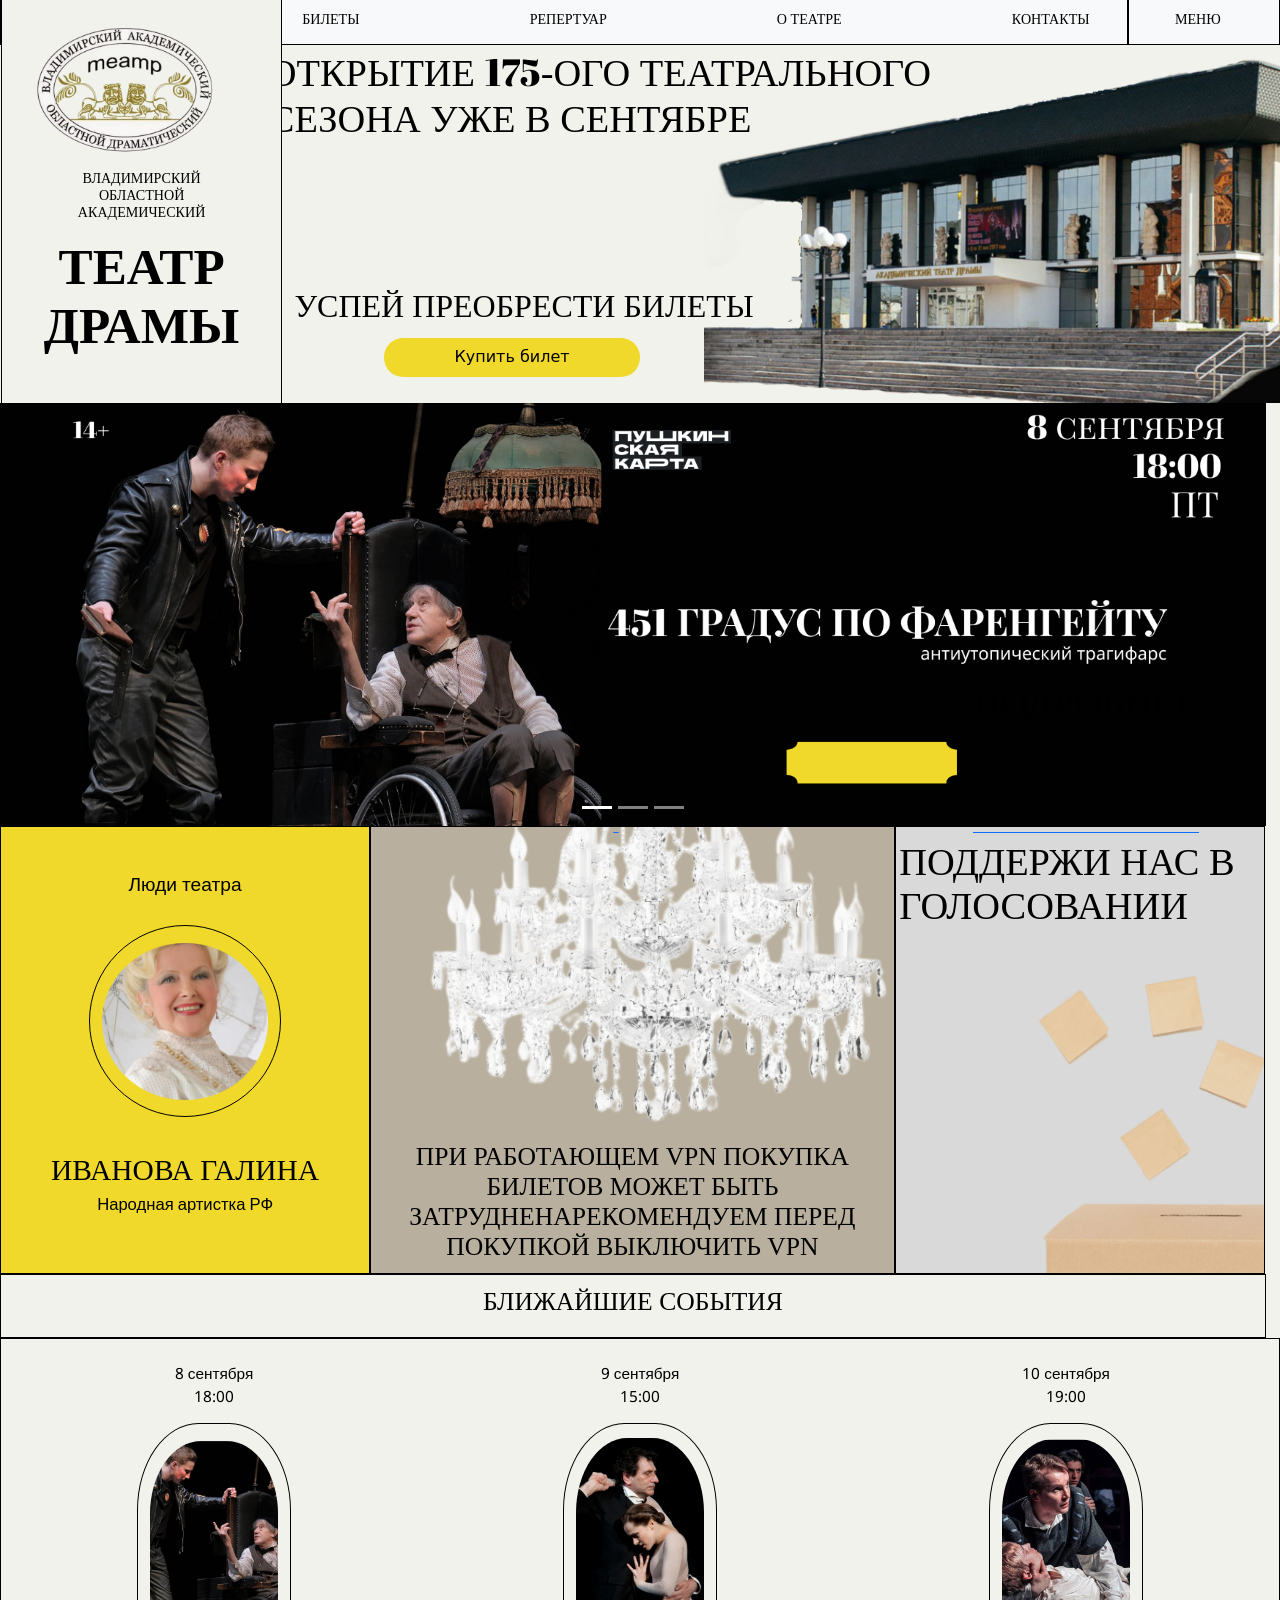
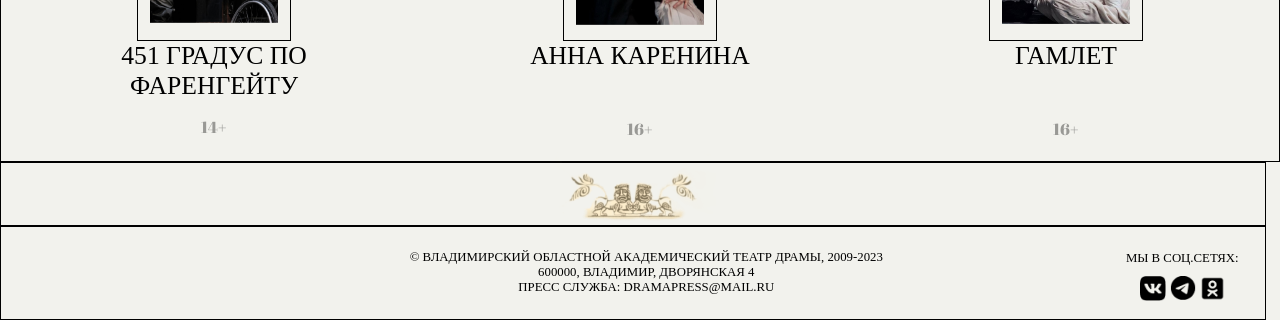
==== index.html @ 1ab7fef2 "Add files via upload" ====
<!DOCTYPE html>
<html lang="ru">
<head>
    <meta charset="utf-8">
    <meta name="viewport" content="width=device-width, initial-scale=1">
    <link href="https://cdn.jsdelivr.net/npm/bootstrap@5.0.2/dist/css/bootstrap.min.css" rel="stylesheet" integrity="sha384-EVSTQN3/azprG1Anm3QDgpJLIm9Nao0Yz1ztcQTwFspd3yD65VohhpuuCOmLASjC" crossorigin="anonymous">
    <title>Главная</title>
    <link rel="stylesheet" href="style_index.css">
</head>
<body>
    <div class="header">
        <div class="logo" id="logo">
            <a class="navbar-brand" href="index.html">
                <img  id="logimg1" src="log.png" alt="">
                <img  id="logimg2" src="logg.png" alt="" style="width: 14vw; position: relative; bottom: -2%; right: 20vw;">
                <span id="logoText" >Владимирский <br> областной <br> академический</span>
                <span id="logoText1">театр <br> драмы</span>
            </a>
        </div>
        <div class="vetv1" id="vetv"></div>
        <nav class="navbar navbar-expand-lg bg-body-tertiary">
            <div class="container-fluid">
                <button class="navbar-toggler" type="button" data-bs-toggle="collapse" data-bs-target="#navbarNavAltMarkup" aria-controls="navbarNavAltMarkup" aria-expanded="false" aria-label="Меню">
                    <span class="navbar-toggler-icon"></span>
                </button>
                <div class="collapse navbar-collapse" id="navbarNavAltMarkup">
                    <div class="navbar-nav" style="width: 100%;">
                        <a class="nav-link active" aria-current="page" href="bilet.html">Билеты</a>
                        <a class="nav-link" href="repertuar.html">Репертуар</a>
                        <a class="nav-link" href="collectiv.html">О театре</a>
                        <a class="nav-link" href="contact.html">Контакты</a>
                    </div>
                </div>
                <div class="vetv2"></div>
                    <!-- Модальный -->
                    <div id="myModal" class="modal">

                        <!-- Модальное содержание -->
                            <div class="modal-content">
                                <div style="display: flex; width: 100%; height: 16.5%;">
                                    <a href="index.html" style ="text-decoration: none; width: 80%;"><div style="border: 1px solid #000; width:100%; height: 100%; display:flex;align-items:center;"><p style="margin-left: 2%;">Главная</p></div></a>
                                    <span class="close" style="border: 1px solid #000;" style ="text-decoration: none;"><p>Закрыть</p></span>
                                </div>
                                <div style="display: flex; width: 100%; height: 34%;">
                                    <div style="width:80%;">
                                        <a href="bilet.html" style ="text-decoration: none; width: 100%;"><div style="border: 1px solid #000; height: 50%; display:flex;align-items:center;"><p style="margin-left: 2%;">Билеты</p></div></a>
                                        <a href="repertuar.html" style ="text-decoration: none; width: 100%;"><div style="border: 1px solid #000; height: 50%; display:flex;align-items:center;"><p style="margin-left: 2%;">Репертуар<p></div></a>
                                    </div>
                                    <a href="##back.html" style ="text-decoration: none; width: 20%;"><div style="border: 1px solid #000; height: 100%; display:flex;align-items:center; justify-content: center; text-align: center;"><p>Возврат <br> билетов</p></div></a>
                                </div>
                                <div style="display: flex; width: 100%; height: 34%;">
                                    <div style="width:80%;">
                                        <a href="collectiv.html" style ="text-decoration: none; width: 100%;"><div style="border: 1px solid #000; height: 50%; display:flex;align-items:center; "><p style="margin-left: 2%;">О театре</p></div></a>
                                        <a href="contact.html" style ="text-decoration: none; width: 100%;"><div style="border: 1px solid #000; height: 50%; display:flex;align-items:center;"><p style="margin-left: 2%;">Контакты</p></div></a>
                                    </div>
                                    <a href="##pa.html" style ="text-decoration: none; width: 20%;"><div style="border: 1px solid #000; height: 100%; display:flex;align-items:center; justify-content: center;"><p>Парнёры</p></div></a>
                                </div>
                                <a href="##doc.html" style ="text-decoration: none; width: 100%; height: 16.5%;"><div style="border: 1px solid #000;height: 100%;display:flex;align-items:center; justify-content: center;"><p>Документация</p></div></a>
                            </div>

                    </div>
                    <!-- Конец кода модального окна меню -->
                    <div class="navbar-nav1">
                        <a class="nav-link" id="myBtn" href="#" data-bs-toggle="modal" data-bs-target="#exampleModal">Меню</a>
                    </div>
            </div>
        </nav>
    </div>
    </div>

    <div class="telo">
        <h1>Открытие <em>175</em>-ого театрального <br> сезона уже в сентябре</h1>
        <img src="Театр.png" alt="" style ="width: 45vw; z-index:1; position: relative; left: 55%; top:-40%">
        <h2>Успей преобрести билеты</h2>
        <a href="bilet.html"><button class="but">Купить билет</button></a>
    </div>
    <div class="slii">
        <div id="carouselExampleCaptions" class="carousel slide" data-bs-ride="carousel">
            <div class="carousel-indicators">
              <button type="button" data-bs-target="#carouselExampleCaptions" data-bs-slide-to="0" class="active" aria-current="true" aria-label="Slide 1"></button>
              <button type="button" data-bs-target="#carouselExampleCaptions" data-bs-slide-to="1" aria-label="Slide 2"></button>
              <button type="button" data-bs-target="#carouselExampleCaptions" data-bs-slide-to="2" aria-label="Slide 3"></button>
            </div>
            <div class="carousel-inner">
              <div class="carousel-item active">
                <img src="image.png" class="d-block w-100" alt="...">
                <div class="carousel-caption d-none d-md-block">
                <a href = "#"><img src="кнопка билета.png" alt=''class="ticet" style=" width:15vw; z-index:1000000; position: relative; top:-5vw; left:40%;">
                <p1 style=" text-decoration:none; z-index:10000005; position: relative; top:-9vw; left:40%;">Подробнее</p1></a>
                </div>
              </div>
              <div class="carousel-item">
                <img src="image.png" class="d-block w-100" alt="...">
                <div class="carousel-caption d-none d-md-block">
                    <a href = "#"><img src="кнопка билета.png" alt=''class="ticet" style=" width:15vw; z-index:1000000; position: relative; top:-5vw; left:40%;">
                    <p1 style=" text-decoration:none; z-index:10000005; position: relative; top:-9vw; left:40%;">Подробнее</p1></a>
                </div>
              </div>
              <div class="carousel-item">
                <img src="image.png" class="d-block w-100" alt="...">
                <div class="carousel-caption d-none d-md-block">
                    <a href = "#"><img src="кнопка билета.png" alt=''class="ticet" style=" width:15vw; z-index:1000000; position: relative; top:-5vw; left:40%;">
                    <p1 style=" text-decoration:none; z-index:10000005; position: relative; top:-9vw; left:40%;">Подробнее</p1></a>
                </div>
              </div>
            </div>
          </div>
    </div>
    <div class="telo2">
        <a href="collectiv.html" style="text-decoration: none;">
            <div class="artist">
                <p3>Люди театра</p3>
                <div class="foto" style="position: relative; top:2vw">
                    <img src="Ellipse 19.png" alt="">
                </div>
                <div class ="text">
                    <p4>Иванова Галина</p4><br>
                    <p5>Народная артистка РФ</p5>
                </div>
            </div>
        </a>
        <div class="vpn">
            <img src="люстра 1.png" alt="">
            <div style=" z-index: 100; display: flex; text-align: center;">
                <p2>При работающем vpn покупка билетов может быть затрудненарекомендуем перед покупкой выключить vpn</p2>
            </div>
        </div>
        <div class="golos">
            <a class="linkk" href="https://teatral-online.ru/star/shortlist/">
            <p1>Поддержи нас в голосовании</p1>
            <img src="korobka.png" alt=""></a>
        </div>
    </div>
    <div class="sob">
        <h3>Ближайшие события</h3>  
    </div>
    <div class="podsob">
        <a class="linkk" href="#">
            <div class="sp1" >
                <p6>8 сентября</p6>
                <p7>18:00</p7>
                <div class="spec">
                    <img src="спектакль.png" alt="">
                </div>
                <h4>451 градус по<br> фаренгейту</h4>
                <p8>14+</p8>
            </div>
        </a>
        <a class="linkk" href="#">
            <div class="sp2">
                <p6>9 сентября</p6>
                <p7>15:00</p7>
                <div class="spec">
                    <img src="каренина 1.png" alt="">
                </div>
                <h4>Анна Каренина</h4>
                <p8 style="position: relative; top:6vw;">16+</p8>
            </div>
        </a>
        <a class="linkk" href="#">   
            <div class="sp3">
                <p6>10 сентября</p6>
                <p7>19:00</p7>
                <div class="spec">
                    <img src="гамлет 1.png" alt="">
                </div>
                <h4>Гамлет</h4>
                <p8 style="position: relative; top:6vw;">16+</p8>
            </div>
        </a>
    </div>
    <div class="footer_up">
        <div class="logo_2">
            <img src="logo.png" alt="">
        </div>
    </div>
    <div class="footer_down">
        <div class="credit">
            <h7>© Владимирский областной академический  театр драмы, 2009-2023<br>
                600000, Владимир, дворянская 4<br>Пресс служба: dramapress@mail.ru<br></h7>
        </div>
        <div class="svz">
            <h8>Мы в соц.сетях:</h8>
            <div class = "icons">
                <a class ="ic" href="https://vk.com/vladimir_drama33"><img src="vk.png" alt=""></a>
                <a class ="ic" href="https://t.me/vladimir_drama"><img src="tg.png" alt=""></a>
                <a class ="ic" href="https://ok.ru/group/70000002276220"><img src="okru.png" alt=""></a>
            </div>
        </div>
    </div>
    <button class="arrow-button" onclick="scrollToTop()" style="position: fixed; bottom: 4vw; right: 1vw; z-index: 10000;">&#8679;</button>
    <script src="https://cdn.jsdelivr.net/npm/bootstrap@5.0.2/dist/js/bootstrap.bundle.min.js" integrity="sha384-MrcW6ZMFYlzcLA8Nl+NtUVF0sA7MsXsP1UyJoMp4YLEuNSfAP+JcXn/tWtIaxVXM" crossorigin="anonymous"></script>
    
    <script>
        var myCarousel = document.querySelector('#myCarousel')
        var carousel = new bootstrap.Carousel(myCarousel, {
        interval: 0.00001,
        wrap: false
        })
    </script>

    <script>
        window.addEventListener('scroll', function() {
        var button = document.querySelector('.arrow-button');
        if (window.scrollY > 100) { // кнопка появляется, когда прокручено более 100 пикселей
            button.style.display = 'block'; // отображаем кнопку
        } else {
            button.style.display = 'none'; // скрываем кнопку
        }
        });
        function scrollToTop() {
        window.scrollTo({
            top: 0,
            behavior: "smooth" // добавляем плавность прокрутке
        });
        }
    </script>
        <script>
            // Получить модальный
            var modal = document.getElementById("myModal");
    
            // Получить кнопку, которая открывает модальный
            var btn = document.getElementById("myBtn");
    
            // Получить элемент <span>, который закрывает модальный
            var span = document.getElementsByClassName("close")[0];
    
            // Когда пользователь нажимает на кнопку, откройте модальный
            btn.onclick = function() {
            modal.style.display = "block";
            }
    
            // Когда пользователь нажимает на <span> (x), закройте модальное окно
            span.onclick = function() {
            modal.style.display = "none";
            }
    
            // Когда пользователь щелкает в любом месте за пределами модального, закройте его
            window.onclick = function(event) {
            if (event.target == modal) {
                modal.style.display = "none";
            }
            }     
        </script>
        <script>
            window.addEventListener('load', function() {
                var logo = document.getElementById('logo');
                var vetv = document.getElementById('vetv');
                var logoText = document.getElementById('logoText');
                var logoText1 = document.getElementById('logoText1');
                var logImg1 = document.getElementById('logimg1');
                var logImg2 = document.getElementById('logimg2');
                
                logo.style.height = '32vw'; // устанавливаем новую высоту при загрузке страницы
                logo.style.border ='1px solid #000';
                logo.style.backgroundColor ='#F2F2ED';
                vetv.style.border='none';
                logoText.style.display = 'block'; // показываем текст если страница находится в начале
                logoText1.style.display = 'block'; // показываем текст если страница находится в начале
                logImg1.style.display='none';
                logImg2.style.display= 'block';

            });
            
            window.addEventListener('scroll', function() {
                var logo = document.getElementById('logo');
                var logoText = document.getElementById('logoText');
                var logoText1 = document.getElementById('logoText1');
                var logImg1 = document.getElementById('logimg1');
                var logImg2 = document.getElementById('logimg2');

                
                if (window.pageYOffset > 0) {
                    logo.style.height = '2vw'; // восстанавливаем исходную высоту при прокрутке
                    logo.style.border ='none';
                    vetv.style.border='1px solid #000';
                    // скрываем текст при прокрутке
                    logoText.style.display = 'none';
                    logoText1.style.display = 'none';
                    logImg2.style.display = 'none';
                    logImg1.style.display ="block"
                } else {
                    logo.style.height = '32vw'; // устанавливаем новую высоту, если страница находится в начале
                    logo.style.border ='1px solid #000';
                    logo.style.backgroundColor ='#F2F2ED';
                    vetv.style.border='none';
                    logo.style.display='block'
                    logoText.style.display = 'block';
                    logoText1.style.display = 'block';
                    logImg1.style.display='none';
                    logImg2.style.display='block'; // показываем текст если страница находится в начале
                }
            });
        </script>
</body>
</html>
---- style_index.css ----
@import url('https://fonts.googleapis.com/css2?family=Abril+Fatface&family=Nokora&family=Unna&display=swap');

body{
    background-color: #F2F2ED;
    margin: 0;

}
.header{
    align-content: center;
    justify-content: space-around;
    display: flex;
    height: 4vw;
    color: #0000;
    font-family: Playfair Display SC;
    font-size: 1.1vw; /* 2% of the viewport width */
    font-style: normal;
    font-weight: 400;
    line-height: normal;
    text-transform: uppercase;
    border: 1px solid #000;
    background-color: #F2F2ED;
    width: 100%;
    position: fixed;
    z-index: 1000;
    margin-top: -4%;
    
}
h1{
    color: #000;
    font-family: Playfair Display SC;
    font-size: 3vw; /* 2% of the viewport width */
    font-style: normal;
    font-weight: 400;
    line-height: normal;
    text-transform: uppercase;
    position: relative;
    left: 21vw;
    text-align: left;
    z-index: 100;
    width: 100%;
}

h2{
    color: #000;
    font-family: Playfair Display SC;
    font-size: 2.5vw; /* 2% of the viewport width */
    font-style: normal;
    font-weight: 400;
    line-height: normal;
    text-transform: uppercase;
    z-index: 100;
    position: relative;
    left: 23vw;
    top:-27vw;
    width: 100%;
}

h3{
    flex-shrink: 0;
    color: #000;
    text-align: center;
    font-family: Playfair Display SC;
    font-size: 2vw;
    font-style: normal;
    font-weight: 400;
    line-height: normal;
    text-transform: uppercase;
}

h4{
    flex-shrink: 0;
    color: #000;
    text-align: center;
    font-family: Playfair Display SC;
    font-size: 2vw;
    font-style: normal;
    font-weight: 400;
    line-height: normal;
    text-transform: uppercase;
    text-align: center;
    position: relative;
    top:3vw;
}

p{
    color: #000;
    font-family: Playfair Display SC;
    font-size: 2.7vw; /* 2% of the viewport width */
    font-style: normal;
    font-weight: 400;
    line-height: normal;
    text-transform: uppercase;
}
em{
    font-family: 'Abril Fatface', serif;
    font-style: normal;
}


p1{
    color: #000;
    font-family: Playfair Display SC;
    font-size: 3vw; /* 2% of the viewport width */
    font-style: normal;
    font-weight: 400;
    line-height: normal;
    text-transform: uppercase;
    z-index: 100;
    position: relative;
    bottom:-3%;
    left: 1%;
}

p2{
    color: #000;
    font-family: Playfair Display SC;
    font-size: 2vw; /* 2% of the viewport width */
    font-style: normal;
    font-weight: 400;
    line-height: normal;
    text-transform: uppercase;
    position: relative;
    top: -9%;
}


p6{
    font-family: 'Nokora', sans-serif;
    font-style: normal;
    font-size: 1.2vw;
    color: #000;
    position: relative;
    top:2vw;
}
p7{
    font-family: 'Nokora', sans-serif;
    font-style: normal;
    font-size: 1.2vw;
    color: #000;
    position: relative;
    top:2vw;
}

p8{
    font-family: 'Abril Fatface', serif;
    font-style: normal;
    color: rgba(0, 0, 0, 0.37);
    position: relative;
    top:3.5vw;
}
.cl{
    width: 18.98vw;
    height: 23vw; /* 30% of the viewport height */
    flex-shrink: 0;
    border: 1px solid #000;
    justify-content: center;
    display: flex;
}
.telo{
    width: 100%;
    position: relative;
    margin-top: 3.5vw;
    height: 28vw; /* 30% of the viewport height */
    overflow: hidden;

}

.but{
    background-color: #F0D92A;
    border: none;
    width: 20vw;
    height: 3vw;
    position: relative;
    left:30%;
    top:-95%;
    border-radius: 1.5vw;
}

.telo2{
    justify-content: left;
    align-self: center;
    display: flex;
}


.podsob{
    width: 100%;
    flex-shrink: 0;
    border: 1px solid #000;
    background: #F2F2ED;
    display: flex;
    justify-content: space-around;
    
}

.artist,
.golos{
    width: 28.92vw;
    height: 35vw; /* 50% of the viewport height */
    flex-shrink: 0;
    border: 1px solid #000;
}
.artist{
    background-color: #F0D92A;
    align-items: center;
    display: flex;
    flex-wrap: wrap;
    flex-direction: column;
    justify-content: space-evenly;
}

.artist:hover .foto{
    background-color: #FFC224;
}


.artist img{
    width: 13vw;

}

.golos{
    background-color: #D9D9D9;
    flex-wrap: wrap;
    justify-content: space-between;
    align-items: flex-end;
    flex-direction: column;
    overflow: hidden;
}

.golos img{
    width: 27vw;
    margin-left: 18%;
    z-index: 1;
    position: relative;
    top: -9%;
}


.vpn{
    width: 40.97vw;
    height: 35vw; /* 50% of the viewport height */
    flex-shrink: 0;
    border: 1px solid #000;
    background-color: #B8AF9E;
    display: flex;
    flex-wrap: wrap;
    justify-content: space-around;
    align-content: flex-end;
    overflow: hidden;
}

.vpn img{
    width: 45vw;
    z-index: 1;
    position: relative;
    top:-6%;
}

.nav-link{
    color: #000;

}
.nav-link:hover {
    color: #F0D92A;
}

.logo{
    align-items: center;
    width: 360px;
    height: 4vw;
    color: #000;
    line-height: normal;
    text-transform: uppercase;
    justify-content: center; /* Логотип будет выравниваться слева */
}

#logoText{
    color: #000;
    position: relative;
    text-align: center;
    top:4%;
}

#logoText1{
    color: #000;
    position: relative;
    text-align: center;
    font-size: 4vw;
    top:8%;
    font-weight: bold;
}

.navbar-brand img {
    position: relative;
    width: 13vw; /* Логотип будет уменьшаться при уменьшении родительского элемента */
    left: 12%;
}


.arrow-button{
    background-color: white; /* задаем белый цвет */
    border-radius: 50%; /* делаем кнопку круглой */
    font-size: 1.5rem; /* задаем размер шрифта */
    width: 5vw; /* задаем ширину кнопки */
    height: 5vw; /* задаем высоту кнопки */
    border: none; /* убираем границу */
    cursor: pointer; /* добавляем стиль курсора при наведении */
    display: none; /* кнопка изначально скрыта */
  }

  .arrow-button:hover{
    background-color: #F0D92A; /* задаем белый цвет */
  }


  .navbar-toggler:hover{
    color: #F0D92A;
  }

  .navbar-toggler{
    display: flex;
    padding-inline-end:0%;
    color: #000;
    width: 3vw;
    list-style-type: style none; 
  }

  .container-fluid{
    display: flex;
    justify-content: space-between;
  }


  .navbar {
    width: 100%; /* 100% of the parent container's width */
    display: flex;
    justify-content: space-between;
    z-index: 1000;
  }

  .slii{
    width: 98.9vw;
    height: 33vw; /* 70% of the viewport height */
    flex-shrink: 0;
    z-index: 1;
  }
  
  .navbar-nav {
    display: flex;
    flex-grow: 1;
    justify-content: space-between;
    list-style-type: none;
    padding: 0;
  }
  .navbar-nav1 {
    display: flex;
    flex-grow: 0.2;
    justify-content: space-around;
    list-style-type: none;
    padding: 0;
    align-items: center;
  }

  .footer_up img{
    width: 13vw; /* Логотип будет уменьшаться при уменьшении родительского элемента */
}

.ic{
    width: 1vw;
    height: 1vw;
}

.text{
    margin-top: 6vw;
    text-align: center;
}

.sob{
    width: 98.9vw;
    height: 5vw; /* 50% of the viewport height */
    border: 1px solid #000;
    background: #F2F2ED;
    display:flex;
    justify-content: center;
    align-items: center;
}

.footer_up{
    width: 98.9vw;
    height: 5vw; /* 50% of the viewport height */
    border: 1px solid #000;
    background: #F2F2ED;
    display:flex;
    justify-content: center;
    align-items: center;
}

.footer_down{
    width: 98.9vw;
    height: 7.4vw; /* 50% of the viewport height */
    border: 1px solid #000;
    background: #F2F2ED;
    display: flex;
    justify-content: space-between;
    text-align: center;
    align-items: center;
}
.credit{
    width: 83.9vw;
    height: 7.4vw; /* 50% of the viewport height */
    display: flex;
    justify-content: center;
    margin-left: 13vw;
    align-items: center;
}
.svz{
    width: 10vw;
    height: 4vw; /* 50% of the viewport height */
    justify-content: center;
    margin-right: 2vw;
    margin-bottom: 0.3vw;
}

.icons img{
    width: 2vw;

}

.icons{
    width: 7vw;
    display: flex;
    justify-content: space-around;
    margin-left: 0.5vw;
    margin-top: 0.5vw;
}

h7{
    color: #000;
    text-align: center;
    font-family: Playfair Display SC;
    font-size: 1vw;
    font-style: normal;
    font-weight: 400;
    line-height: normal;
    text-transform: uppercase;

}

h8{
    color: #000;
    text-align: center;
    font-family: Playfair Display SC;
    font-size: 1vw;
    font-style: normal;
    font-weight: 400;
    line-height: normal;
    text-transform: uppercase;
    margin-top: 2vw;
}

.vetv1{
    display: flex;
    height: 3.9vw;
    background-color: #000;
    border: 1px solid #000;
}

.vetv2{
    display: flex;
    height: 4vw;
    background-color: #000;
    border: 1px solid #000;
    margin-left: 3%;
}




.carousel-indicators{
    margin-bottom: 6%;
}

.linkk{
    text-decoration: none;
    z-index: 100;
}

.podsob img{
    width: 10vw;
    border-radius: 40% 40% 0 0;
}

.sp1,
.sp2,
.sp3{
    align-items: center;
    display:flex;
    flex-direction: column;
    width: 32.97vw;
    height: 32.97vw;
    text-align: center;
}


.sp1:hover .spec,
.sp2:hover .spec,
.sp3:hover .spec{
    background-color: #F0D92A;
}



.foto{
    width: 15vw;
    height: 15vw;
    border: 1px solid #000;
    display: flex;
    align-items: center;
    justify-content: center;
    border-radius: 50%;
}

p3{
    color: #000;
    font-family: 'Nokora', sans-serif;
    font-size: 1.5vw; /* 2% of the viewport width */
    font-style: normal;
    font-weight: 400;
    line-height: normal;
    position: relative;
    top:1.8vw;
}

p4{
    color: #000;
    font-family: Playfair Display SC;
    font-size: 2.3vw; /* 2% of the viewport width */
    font-style: normal;
    font-weight: 400;
    line-height: normal;
    position: relative;
    top:-3vw;
    text-transform: uppercase;
}
p5{
    color: #000;
    font-family: 'Nokora', sans-serif;
    font-size: 1.3vw; /* 2% of the viewport width */
    font-style: normal;
    font-weight: 400;
    line-height: normal;
    position: relative;
    top:-2.5vw;
}

.spec{
    width: 12vw;
    height: 17vw;
    border: 1px solid #000;
    display: flex;
    align-items: center;
    justify-content: center;
    border-radius: 40% 40% 0 0;
    background-color: #F2F2ED;
    position: relative;
    top:3vw;
}

.text{
    color: #000;
}




/* Модальный (фон) */
.modal {
    display: none; /* Скрыто по умолчанию */
    position: fixed; /* Оставаться на месте */
    z-index: 1; /* Сидеть на вершине */
    left: 0;
    top: 0;
    width: 100%; /* Полная ширина */
    height: 100%; /* Полная высота */
    background-color: rgb(0,0,0); /* Цвет запасной вариант */
    background-color: rgba(0,0,0,0.4); /* Черный с непрозрачностью */
  }
  
  /* Модальное содержание/коробка */
  .modal-content {
    background-color: #F2F2ED;
    margin: auto; /* 15% сверху и по центру */
    border: 1px solid #888;
    width: 100%;
    height: 100%; /* Может быть больше или меньше, в зависимости от размера экрана */
  }
  
  /* Кнопка закрытия */
  .close {
    display: flex;
    width: 20%;
    height: 8vw;
    float: right;
    font-size: 28px;
    font-weight: bold;
    color: #000;
    align-items: center;
    justify-content: center;

  }
  
  .close:hover,
  .close:focus {
    color: black;
    text-decoration: none;
    cursor: pointer;
  }
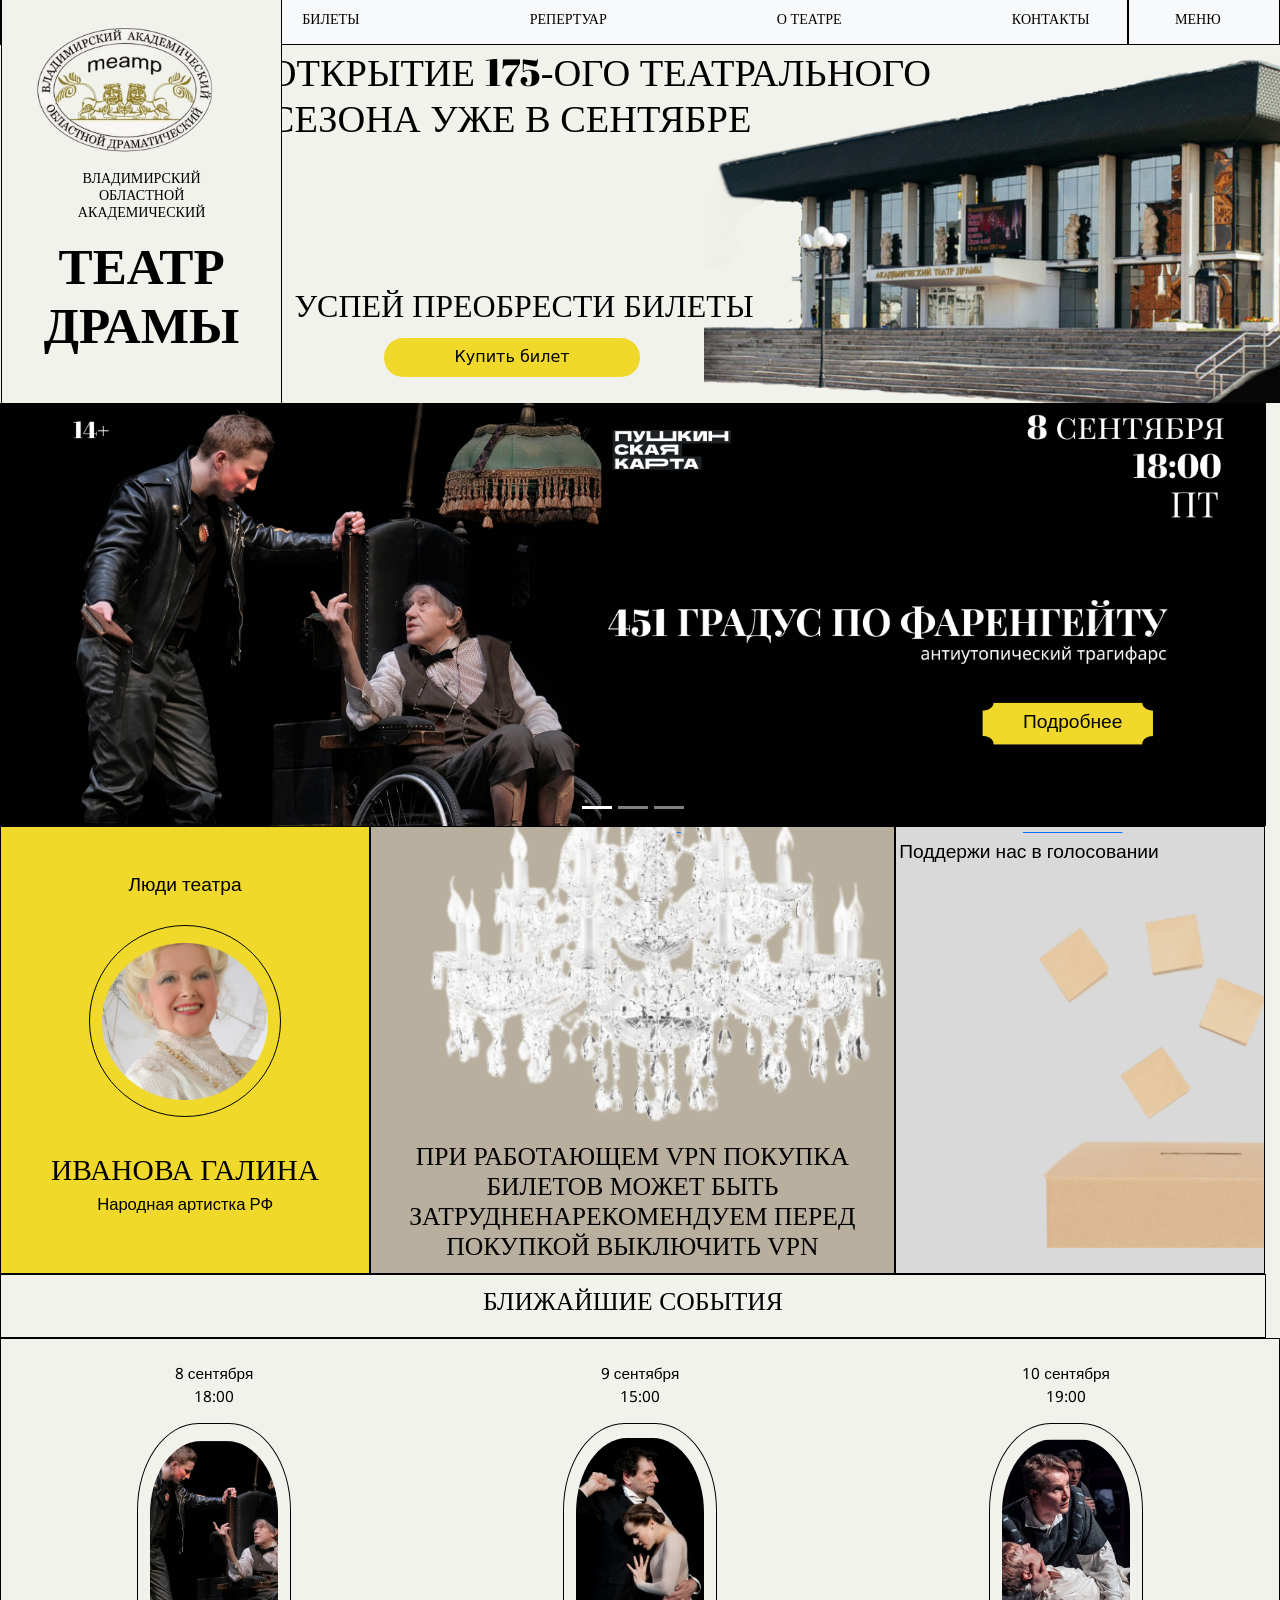
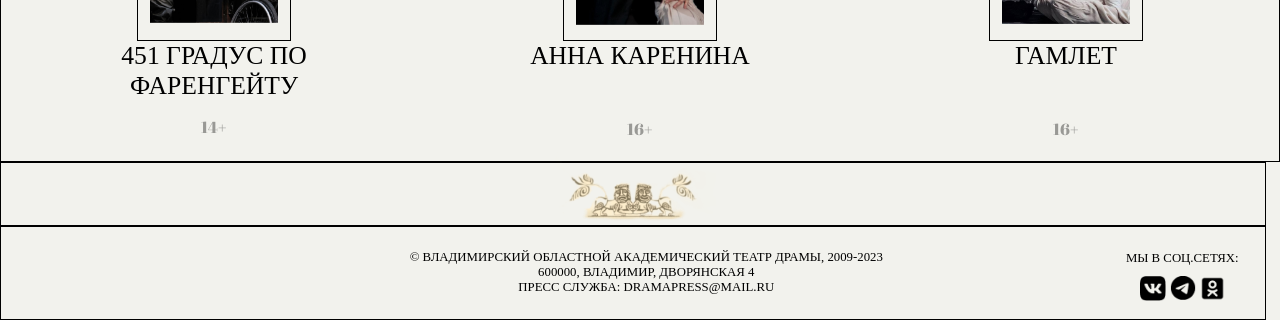
==== commit 5e3a4ded: "Add files via upload" ====
--- a/index.html
+++ b/index.html
@@ -46,14 +46,14 @@
                                         <a href="bilet.html" style ="text-decoration: none; width: 100%;"><div style="border: 1px solid #000; height: 50%; display:flex;align-items:center;"><p style="margin-left: 2%;">Билеты</p></div></a>
                                         <a href="repertuar.html" style ="text-decoration: none; width: 100%;"><div style="border: 1px solid #000; height: 50%; display:flex;align-items:center;"><p style="margin-left: 2%;">Репертуар<p></div></a>
                                     </div>
-                                    <a href="##back.html" style ="text-decoration: none; width: 20%;"><div style="border: 1px solid #000; height: 100%; display:flex;align-items:center; justify-content: center; text-align: center;"><p>Возврат <br> билетов</p></div></a>
+                                    <a href="vosvrat.html" style ="text-decoration: none; width: 20%;"><div style="border: 1px solid #000; height: 100%; display:flex;align-items:center; justify-content: center; text-align: center;"><p>Возврат <br> билетов</p></div></a>
                                 </div>
                                 <div style="display: flex; width: 100%; height: 34%;">
                                     <div style="width:80%;">
                                         <a href="collectiv.html" style ="text-decoration: none; width: 100%;"><div style="border: 1px solid #000; height: 50%; display:flex;align-items:center; "><p style="margin-left: 2%;">О театре</p></div></a>
                                         <a href="contact.html" style ="text-decoration: none; width: 100%;"><div style="border: 1px solid #000; height: 50%; display:flex;align-items:center;"><p style="margin-left: 2%;">Контакты</p></div></a>
                                     </div>
-                                    <a href="##pa.html" style ="text-decoration: none; width: 20%;"><div style="border: 1px solid #000; height: 100%; display:flex;align-items:center; justify-content: center;"><p>Парнёры</p></div></a>
+                                    <a href="parthner.html" style ="text-decoration: none; width: 20%;"><div style="border: 1px solid #000; height: 100%; display:flex;align-items:center; justify-content: center;"><p>Парнёры</p></div></a>
                                 </div>
                                 <a href="##doc.html" style ="text-decoration: none; width: 100%; height: 16.5%;"><div style="border: 1px solid #000;height: 100%;display:flex;align-items:center; justify-content: center;"><p>Документация</p></div></a>
                             </div>
@@ -85,22 +85,22 @@
               <div class="carousel-item active">
                 <img src="image.png" class="d-block w-100" alt="...">
                 <div class="carousel-caption d-none d-md-block">
-                <a href = "#"><img src="кнопка билета.png" alt=''class="ticet" style=" width:15vw; z-index:1000000; position: relative; top:-5vw; left:40%;">
-                <p1 style=" text-decoration:none; z-index:10000005; position: relative; top:-9vw; left:40%;">Подробнее</p1></a>
+                <a href = "#"><img src="кнопка билета.png" alt=''class="ticet" style=" width:15vw; z-index:10; position: relative; top:-8vw; left:55%;">
+                <p1 style=" text-decoration:none; z-index:10; position: relative; top:-8vw; left:38.5%;">Подробнее</p1></a>
                 </div>
               </div>
               <div class="carousel-item">
                 <img src="image.png" class="d-block w-100" alt="...">
                 <div class="carousel-caption d-none d-md-block">
-                    <a href = "#"><img src="кнопка билета.png" alt=''class="ticet" style=" width:15vw; z-index:1000000; position: relative; top:-5vw; left:40%;">
-                    <p1 style=" text-decoration:none; z-index:10000005; position: relative; top:-9vw; left:40%;">Подробнее</p1></a>
+                    <a href = "#"><img src="кнопка билета.png" alt=''class="ticet" style=" width:15vw; z-index:10; position: relative; top:-8vw; left:55%;">
+                    <p1 style=" text-decoration:none; z-index:10; position: relative; top:-8vw; left:38.5%;">Подробнее</p1></a>
                 </div>
               </div>
               <div class="carousel-item">
                 <img src="image.png" class="d-block w-100" alt="...">
                 <div class="carousel-caption d-none d-md-block">
-                    <a href = "#"><img src="кнопка билета.png" alt=''class="ticet" style=" width:15vw; z-index:1000000; position: relative; top:-5vw; left:40%;">
-                    <p1 style=" text-decoration:none; z-index:10000005; position: relative; top:-9vw; left:40%;">Подробнее</p1></a>
+                    <a href = "#"><img src="кнопка билета.png" alt=''class="ticet" style=" width:15vw; z-index:10; position: relative; top:-8vw; left:55%;">
+                    <p1 style=" text-decoration:none; z-index:10; position: relative; top:-8vw; left:38.5%;">Подробнее</p1></a>
                 </div>
               </div>
             </div>
--- a/style_index.css
+++ b/style_index.css
@@ -100,16 +100,16 @@
 
 p1{
     color: #000;
-    font-family: Playfair Display SC;
-    font-size: 3vw; /* 2% of the viewport width */
-    font-style: normal;
-    font-weight: 400;
-    line-height: normal;
-    text-transform: uppercase;
+    font-family: 'Nokora', sans-serif;
+    font-size: 1.5vw; /* 2% of the viewport width */
+    font-style: normal;
+    font-weight: 400;
+    line-height: normal;
     z-index: 100;
     position: relative;
     bottom:-3%;
     left: 1%;
+
 }
 
 p2{
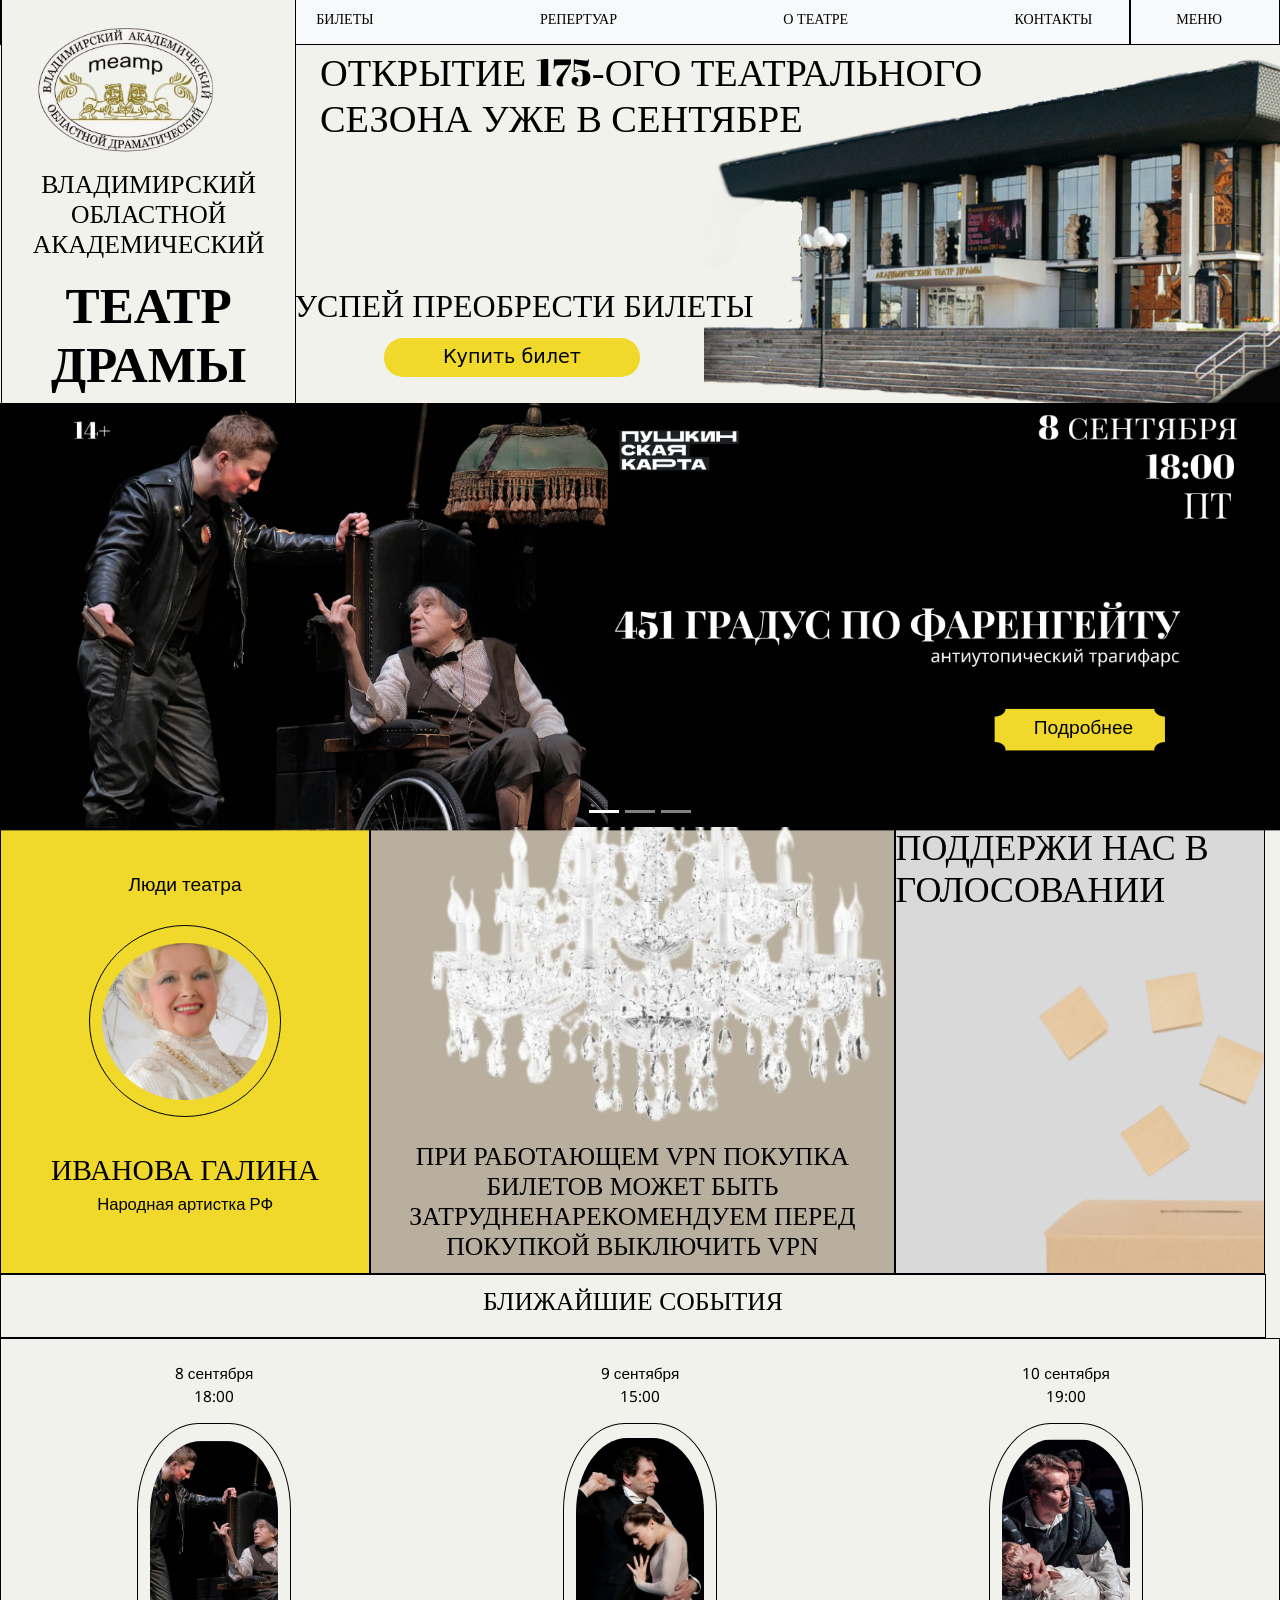
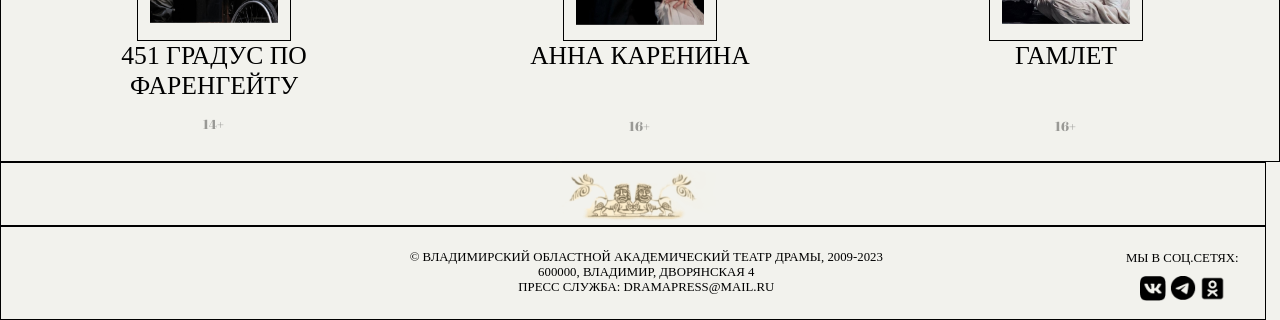
==== commit d2bf1a68: "Add files via upload" ====
--- a/index.html
+++ b/index.html
@@ -11,8 +11,8 @@
     <div class="header">
         <div class="logo" id="logo">
             <a class="navbar-brand" href="index.html">
-                <img  id="logimg1" src="log.png" alt="">
-                <img  id="logimg2" src="logg.png" alt="" style="width: 14vw; position: relative; bottom: -2%; right: 20vw;">
+                <img  id="logimg1" src="img/log.png" alt="">
+                <img  id="logimg2" src="img/logg.png" alt="" style="width: 14vw; position: relative; bottom: -2%; right: 20vw;">
                 <span id="logoText" >Владимирский <br> областной <br> академический</span>
                 <span id="logoText1">театр <br> драмы</span>
             </a>
@@ -55,7 +55,7 @@
                                     </div>
                                     <a href="parthner.html" style ="text-decoration: none; width: 20%;"><div style="border: 1px solid #000; height: 100%; display:flex;align-items:center; justify-content: center;"><p>Парнёры</p></div></a>
                                 </div>
-                                <a href="##doc.html" style ="text-decoration: none; width: 100%; height: 16.5%;"><div style="border: 1px solid #000;height: 100%;display:flex;align-items:center; justify-content: center;"><p>Документация</p></div></a>
+                                <a href="doc.html" style ="text-decoration: none; width: 100%; height: 16.5%;"><div style="border: 1px solid #000;height: 100%;display:flex;align-items:center; justify-content: center;"><p>Документация</p></div></a>
                             </div>
 
                     </div>
@@ -70,9 +70,9 @@
 
     <div class="telo">
         <h1>Открытие <em>175</em>-ого театрального <br> сезона уже в сентябре</h1>
-        <img src="Театр.png" alt="" style ="width: 45vw; z-index:1; position: relative; left: 55%; top:-40%">
+        <img src="img/Театр.png" alt="" style ="width: 45vw; z-index:1; position: relative; left: 55%; top:-40%">
         <h2>Успей преобрести билеты</h2>
-        <a href="bilet.html"><button class="but">Купить билет</button></a>
+        <a href="bilet.html"><button class="but" >Купить билет</button></a>
     </div>
     <div class="slii">
         <div id="carouselExampleCaptions" class="carousel slide" data-bs-ride="carousel">
@@ -83,24 +83,24 @@
             </div>
             <div class="carousel-inner">
               <div class="carousel-item active">
-                <img src="image.png" class="d-block w-100" alt="...">
+                <img src="img/image.png" class="d-block w-100" alt="...">
                 <div class="carousel-caption d-none d-md-block">
-                <a href = "#"><img src="кнопка билета.png" alt=''class="ticet" style=" width:15vw; z-index:10; position: relative; top:-8vw; left:55%;">
-                <p1 style=" text-decoration:none; z-index:10; position: relative; top:-8vw; left:38.5%;">Подробнее</p1></a>
+                    <a href = "spec1.html" style="text-decoration: none;"><img src="кнопка билета.png" alt=''class="ticet" style=" width:15vw; z-index:10; position: relative; top:-8vw; left:55%;">
+                    <p1 style=" text-decoration:none; z-index:10; position: relative; top:-8vw; left:38.5%;">Подробнее</p1></a>
                 </div>
               </div>
               <div class="carousel-item">
-                <img src="image.png" class="d-block w-100" alt="...">
+                <img src="img/image.png" class="d-block w-100" alt="...">
                 <div class="carousel-caption d-none d-md-block">
-                    <a href = "#"><img src="кнопка билета.png" alt=''class="ticet" style=" width:15vw; z-index:10; position: relative; top:-8vw; left:55%;">
-                    <p1 style=" text-decoration:none; z-index:10; position: relative; top:-8vw; left:38.5%;">Подробнее</p1></a>
+                    <a href = "spec1.html" style="text-decoration: none;"><img src="кнопка билета.png" alt=''class="ticet" style=" width:15vw; z-index:10; position: relative; top:-8vw; left:55%;">
+                    <p1 style="text-decoration:none; z-index:10; position: relative; top:-8vw; left:38.5%;">Подробнее</p1></a>
                 </div>
               </div>
               <div class="carousel-item">
-                <img src="image.png" class="d-block w-100" alt="...">
+                <img src="img/image.png" class="d-block w-100" alt="...">
                 <div class="carousel-caption d-none d-md-block">
-                    <a href = "#"><img src="кнопка билета.png" alt=''class="ticet" style=" width:15vw; z-index:10; position: relative; top:-8vw; left:55%;">
-                    <p1 style=" text-decoration:none; z-index:10; position: relative; top:-8vw; left:38.5%;">Подробнее</p1></a>
+                    <a href = "spec1.html" style="text-decoration: none;"><img src="кнопка билета.png" alt=''class="ticet" style=" width:15vw; z-index:10; position: relative; top:-8vw; left:55%;">
+                    <p1 style="text-decoration:none; z-index:10; position: relative; top:-8vw; left:38.5%;">Подробнее</p1></a>
                 </div>
               </div>
             </div>
@@ -111,7 +111,7 @@
             <div class="artist">
                 <p3>Люди театра</p3>
                 <div class="foto" style="position: relative; top:2vw">
-                    <img src="Ellipse 19.png" alt="">
+                    <img src="img/Ellipse 19.png" alt="">
                 </div>
                 <div class ="text">
                     <p4>Иванова Галина</p4><br>
@@ -120,49 +120,49 @@
             </div>
         </a>
         <div class="vpn">
-            <img src="люстра 1.png" alt="">
+            <img src="img/люстра 1.png" alt="">
             <div style=" z-index: 100; display: flex; text-align: center;">
                 <p2>При работающем vpn покупка билетов может быть затрудненарекомендуем перед покупкой выключить vpn</p2>
             </div>
         </div>
         <div class="golos">
             <a class="linkk" href="https://teatral-online.ru/star/shortlist/">
-            <p1>Поддержи нас в голосовании</p1>
-            <img src="korobka.png" alt=""></a>
+            <p10>Поддержи нас в голосовании</p10>
+            <img src="img/korobka.png" alt=""></a>
         </div>
     </div>
     <div class="sob">
         <h3>Ближайшие события</h3>  
     </div>
     <div class="podsob">
-        <a class="linkk" href="#">
+        <a class="linkk" href="bilet.html">
             <div class="sp1" >
                 <p6>8 сентября</p6>
                 <p7>18:00</p7>
                 <div class="spec">
-                    <img src="спектакль.png" alt="">
+                    <img src="img/спектакль.png" alt="">
                 </div>
                 <h4>451 градус по<br> фаренгейту</h4>
                 <p8>14+</p8>
             </div>
         </a>
-        <a class="linkk" href="#">
+        <a class="linkk" href="bilet.html">
             <div class="sp2">
                 <p6>9 сентября</p6>
                 <p7>15:00</p7>
                 <div class="spec">
-                    <img src="каренина 1.png" alt="">
+                    <img src="img/каренина 1.png" alt="">
                 </div>
                 <h4>Анна Каренина</h4>
                 <p8 style="position: relative; top:6vw;">16+</p8>
             </div>
         </a>
-        <a class="linkk" href="#">   
+        <a class="linkk" href="bilet.html">   
             <div class="sp3">
                 <p6>10 сентября</p6>
                 <p7>19:00</p7>
                 <div class="spec">
-                    <img src="гамлет 1.png" alt="">
+                    <img src="img/гамлет 1.png" alt="">
                 </div>
                 <h4>Гамлет</h4>
                 <p8 style="position: relative; top:6vw;">16+</p8>
@@ -171,7 +171,7 @@
     </div>
     <div class="footer_up">
         <div class="logo_2">
-            <img src="logo.png" alt="">
+            <img src="img/logo.png" alt="">
         </div>
     </div>
     <div class="footer_down">
@@ -182,9 +182,9 @@
         <div class="svz">
             <h8>Мы в соц.сетях:</h8>
             <div class = "icons">
-                <a class ="ic" href="https://vk.com/vladimir_drama33"><img src="vk.png" alt=""></a>
-                <a class ="ic" href="https://t.me/vladimir_drama"><img src="tg.png" alt=""></a>
-                <a class ="ic" href="https://ok.ru/group/70000002276220"><img src="okru.png" alt=""></a>
+                <a class ="ic" href="https://vk.com/vladimir_drama33"><img src="img/vk.png" alt=""></a>
+                <a class ="ic" href="https://t.me/vladimir_drama"><img src="img/tg.png" alt=""></a>
+                <a class ="ic" href="https://ok.ru/group/70000002276220"><img src="img/okru.png" alt=""></a>
             </div>
         </div>
     </div>
--- a/style_index.css
+++ b/style_index.css
@@ -35,7 +35,7 @@
     line-height: normal;
     text-transform: uppercase;
     position: relative;
-    left: 21vw;
+    left: 25vw;
     text-align: left;
     z-index: 100;
     width: 100%;
@@ -148,7 +148,21 @@
     color: rgba(0, 0, 0, 0.37);
     position: relative;
     top:3.5vw;
-}
+    font-size: 1vw;
+}
+
+
+p10{
+    color: #000;
+    font-family: Playfair Display SC;
+    font-size: 2.8vw; /* 2% of the viewport width */
+    font-style: normal;
+    font-weight: 400;
+    line-height: normal;
+    text-transform: uppercase;
+    position: relative;
+}
+
 .cl{
     width: 18.98vw;
     height: 23vw; /* 30% of the viewport height */
@@ -175,6 +189,7 @@
     left:30%;
     top:-95%;
     border-radius: 1.5vw;
+    font-size: 1.5vw;
 }
 
 .telo2{
@@ -266,14 +281,16 @@
     color: #F0D92A;
 }
 
-.logo{
-    align-items: center;
-    width: 360px;
-    height: 4vw;
-    color: #000;
-    line-height: normal;
-    text-transform: uppercase;
-    justify-content: center; /* Логотип будет выравниваться слева */
+.logo {
+    display: flex;
+    align-items: center;
+    width: 30%; /* Ширина занимает всю доступную ширину */
+    height: 150%;
+    color: #000;
+    line-height: normal;
+    text-transform: uppercase;
+    justify-content: center; /* Логотип будет выравниваться по центру */
+    margin-bottom: 1.5vw;
 }
 
 #logoText{
@@ -281,6 +298,7 @@
     position: relative;
     text-align: center;
     top:4%;
+    font-size: 2vw;
 }
 
 #logoText1{
@@ -332,16 +350,16 @@
     justify-content: space-between;
   }
 
-
   .navbar {
     width: 100%; /* 100% of the parent container's width */
     display: flex;
     justify-content: space-between;
+    flex-wrap: nowrap;
     z-index: 1000;
   }
 
   .slii{
-    width: 98.9vw;
+    width: 100%;
     height: 33vw; /* 70% of the viewport height */
     flex-shrink: 0;
     z-index: 1;
@@ -618,3 +636,8 @@
     cursor: pointer;
   }
 
+  @media (max-width: 992px) {
+    .vetv2 {
+      margin-left: 70%; /* Показываем по семь элементов в ширину */
+    }
+}
